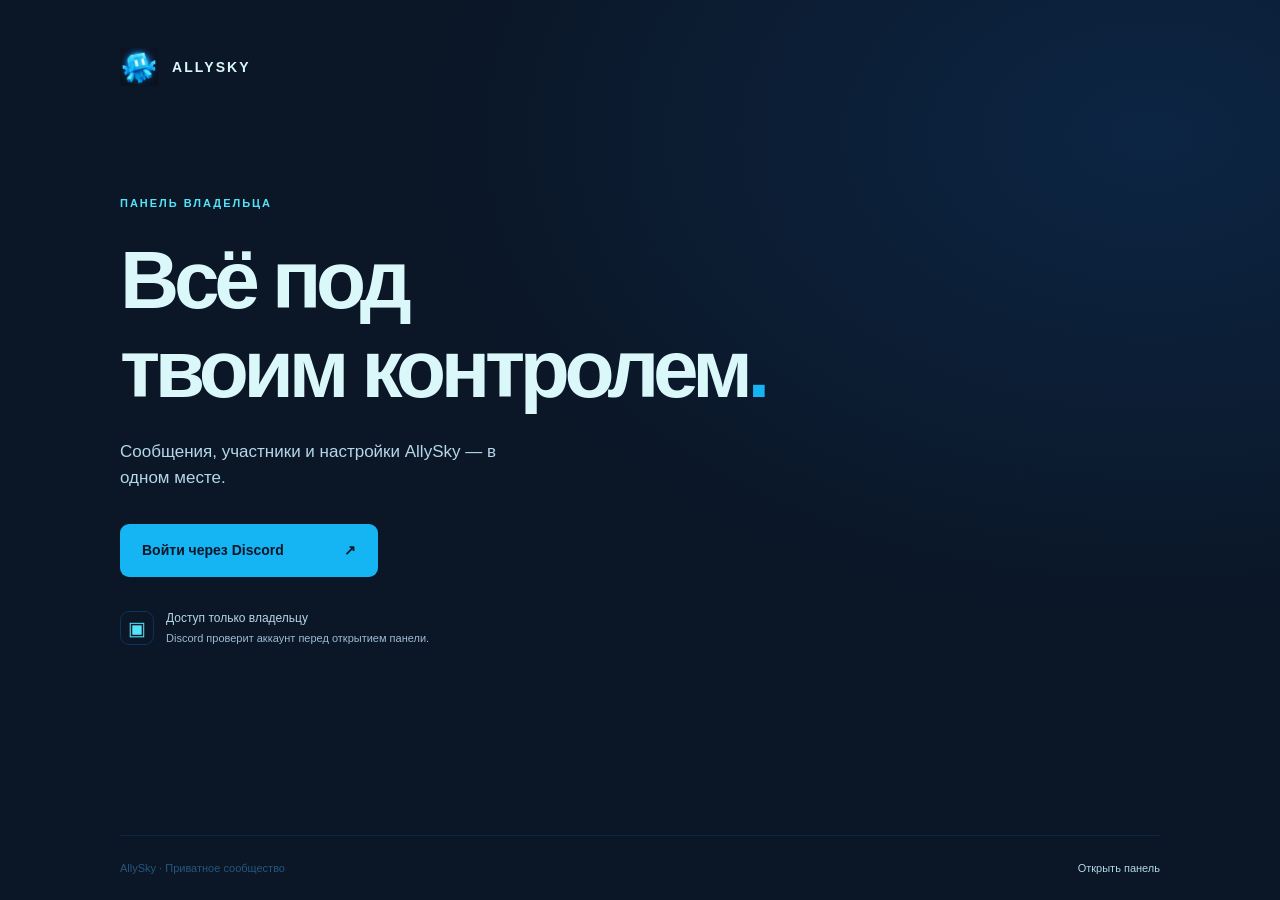
==== index.html @ 33f6efef "Publish AllySky owner dashboard entry" ====
<!doctype html>
<html lang="ru">
  <head>
    <meta charset="utf-8" />
    <meta name="viewport" content="width=device-width,initial-scale=1" />
    <meta name="referrer" content="no-referrer" />
    <meta
      http-equiv="Content-Security-Policy"
      content="default-src 'none'; img-src 'self'; style-src 'self'; base-uri 'none'; form-action 'none'"
    />
    <meta name="description" content="AllySky — вход в панель владельца Discord-сервера." />
    <meta name="robots" content="noindex,nofollow" />
    <link rel="icon" href="heart.png" type="image/png" />
    <link rel="stylesheet" href="style.css" />
    <title>AllySky — вход в панель</title>
  </head>
  <body>
    <main>
      <div class="brand">
        <img src="heart.png" width="38" height="38" alt="" /><span>ALLYSKY</span>
      </div>
      <section>
        <span class="eyebrow">ПАНЕЛЬ ВЛАДЕЛЬЦА</span>
        <h1>Всё под<br />твоим контролем<span>.</span></h1>
        <p>Сообщения, участники и настройки AllySky — в одном месте.</p>
        <a class="button" href="https://5.83.140.108/api/auth/login"
          >Войти через Discord <span aria-hidden="true">↗</span></a
        >
        <div class="access">
          <span class="lock" aria-hidden="true">▣</span>
          <div>
            <strong>Доступ только владельцу</strong
            ><small>Discord проверит аккаунт перед открытием панели.</small>
          </div>
        </div>
      </section>
      <footer>
        <span>AllySky · Приватное сообщество</span
        ><a href="https://5.83.140.108/">Открыть панель</a>
      </footer>
    </main>
  </body>
</html>
---- style.css ----
:root {
  color-scheme: dark;
  font-family: Inter, 'Segoe UI', Arial, sans-serif;
  color: #daf7f9;
  background: #0b1626;
  line-height: 1.5;
}
* {
  box-sizing: border-box;
}
body {
  margin: 0;
  min-height: 100svh;
  background: radial-gradient(ellipse at 90% 15%, #0c2543 0, transparent 46%);
}
main {
  max-width: 1152px;
  min-height: 100svh;
  padding: 48px 56px 24px;
  margin: auto;
  display: flex;
  flex-direction: column;
}
.brand {
  display: flex;
  align-items: center;
  gap: 14px;
  font-size: 14px;
  font-weight: 750;
  letter-spacing: 0.15em;
}
.brand img {
  image-rendering: auto;
}
section {
  flex: 1;
  padding: 104px 0 112px;
  max-width: 720px;
}
.eyebrow {
  font-size: 11px;
  letter-spacing: 0.18em;
  font-weight: 700;
  color: #54e3f9;
}
h1 {
  font-size: clamp(46px, 7vw, 82px);
  letter-spacing: -0.065em;
  line-height: 1.08;
  font-weight: 650;
  margin: 22px 0 26px;
}
h1 span {
  color: #15b4f3;
}
p {
  font-size: 17px;
  max-width: 390px;
  color: #b4d7e9;
  margin: 0 0 34px;
}
.button {
  display: inline-flex;
  gap: 60px;
  align-items: center;
  background: #15b4f3;
  color: #0b1626;
  padding: 16px 22px;
  border-radius: 9px;
  text-decoration: none;
  font-size: 14px;
  font-weight: 750;
  transition:
    background 0.2s,
    transform 0.2s;
}
.button:hover {
  background: #54e3f9;
  transform: translateY(-1px);
}
a:focus-visible {
  outline: 3px solid #daf7f9;
  outline-offset: 5px;
}
.access {
  display: flex;
  align-items: center;
  gap: 12px;
  margin-top: 32px;
  color: #9ebbd3;
}
.lock {
  width: 34px;
  height: 34px;
  border: 1px solid #0c335b;
  border-radius: 9px;
  text-align: center;
  padding-top: 3px;
  font-size: 19px;
  color: #54e3f9;
}
.access strong {
  display: block;
  color: #b4d7e9;
  font-size: 12px;
  font-weight: 500;
}
.access small {
  display: block;
  margin-top: 3px;
  font-size: 11px;
}
footer {
  display: flex;
  gap: 20px;
  justify-content: space-between;
  padding-top: 24px;
  border-top: 1px solid #0c2543;
  color: #24577d;
  font-size: 11px;
}
footer a {
  color: #b4d7e9;
  text-decoration: none;
}
footer a:hover {
  color: #54e3f9;
}
@media (max-width: 600px) {
  main {
    padding: 30px 24px 20px;
  }
  section {
    padding: 90px 0;
  }
  p {
    font-size: 15px;
  }
  .button {
    display: flex;
    justify-content: space-between;
    gap: 16px;
  }
  footer {
    font-size: 10px;
    flex-wrap: wrap;
  }
}
@media (prefers-reduced-motion: reduce) {
  * {
    transition: none !important;
  }
}
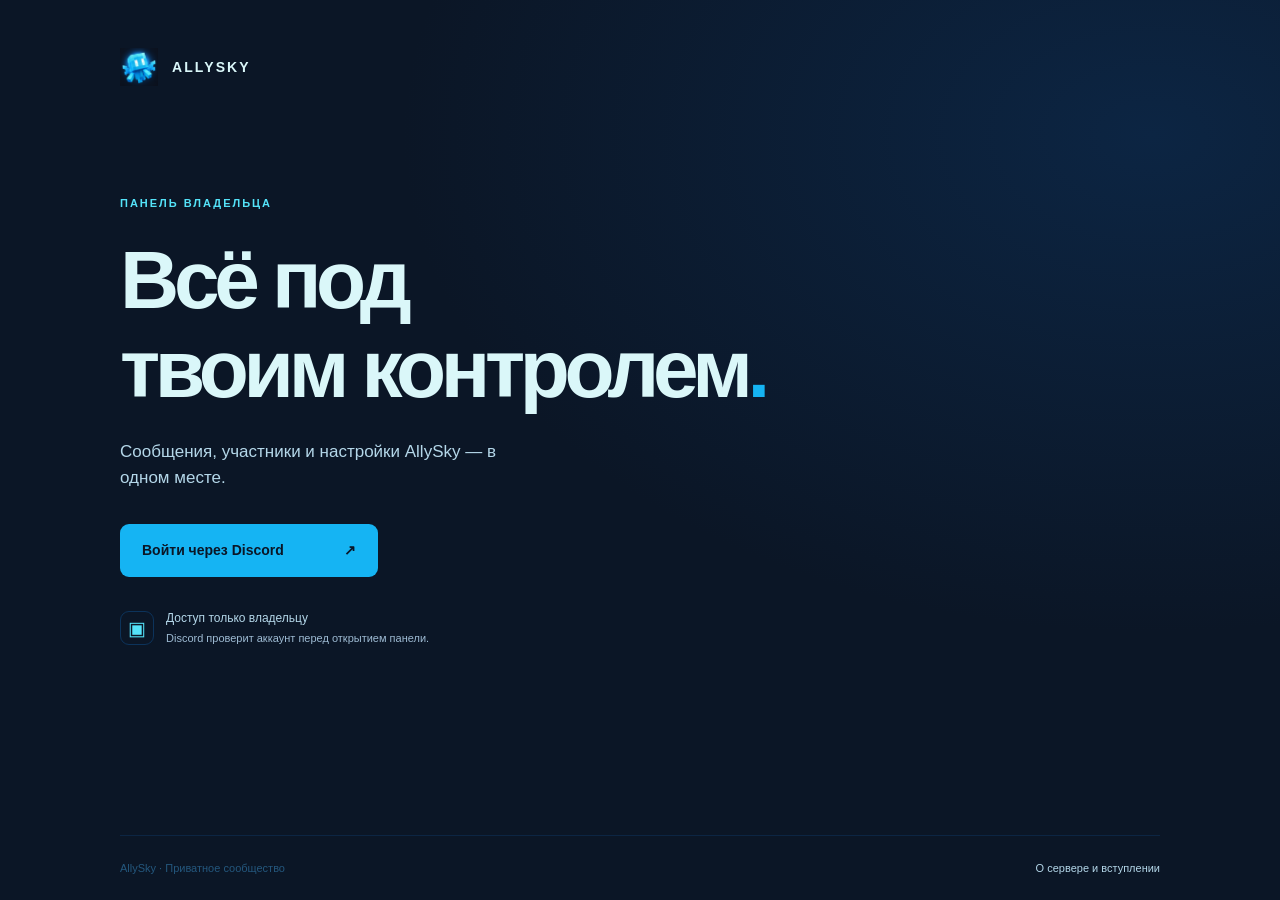
==== commit 8bfd29f8: "Link the public AllySky server guide" ====
--- a/index.html
+++ b/index.html
@@ -36,7 +36,7 @@
       </section>
       <footer>
         <span>AllySky · Приватное сообщество</span
-        ><a href="https://5.83.140.108/">Открыть панель</a>
+        ><a href="https://5.83.140.108/about">О сервере и вступлении</a>
       </footer>
     </main>
   </body>
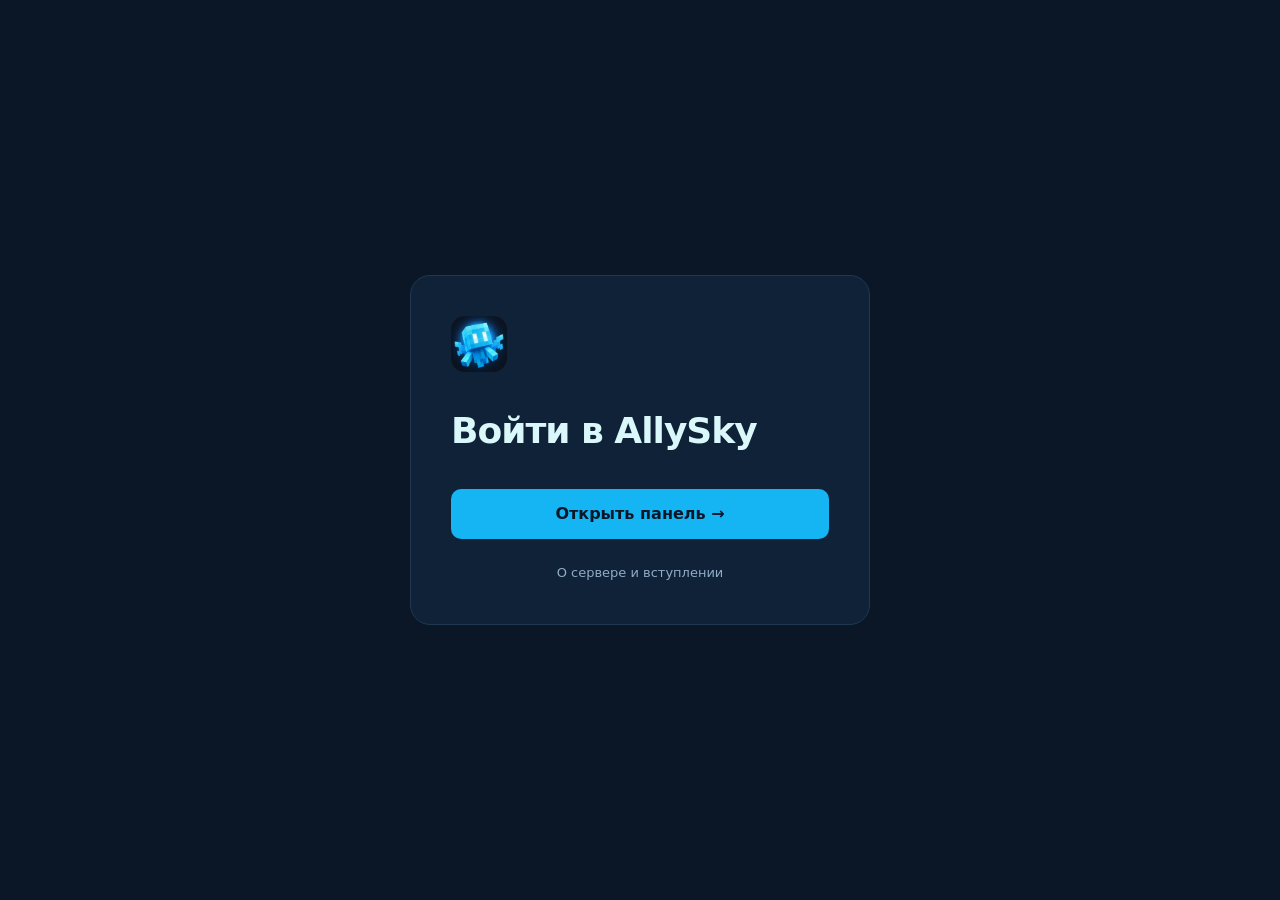
==== commit f92954d0: "Add role-specific AllySky panel entry pages" ====
--- a/index.html
+++ b/index.html
@@ -1,43 +1,2 @@
 <!doctype html>
-<html lang="ru">
-  <head>
-    <meta charset="utf-8" />
-    <meta name="viewport" content="width=device-width,initial-scale=1" />
-    <meta name="referrer" content="no-referrer" />
-    <meta
-      http-equiv="Content-Security-Policy"
-      content="default-src 'none'; img-src 'self'; style-src 'self'; base-uri 'none'; form-action 'none'"
-    />
-    <meta name="description" content="AllySky — вход в панель владельца Discord-сервера." />
-    <meta name="robots" content="noindex,nofollow" />
-    <link rel="icon" href="heart.png" type="image/png" />
-    <link rel="stylesheet" href="style.css" />
-    <title>AllySky — вход в панель</title>
-  </head>
-  <body>
-    <main>
-      <div class="brand">
-        <img src="heart.png" width="38" height="38" alt="" /><span>ALLYSKY</span>
-      </div>
-      <section>
-        <span class="eyebrow">ПАНЕЛЬ ВЛАДЕЛЬЦА</span>
-        <h1>Всё под<br />твоим контролем<span>.</span></h1>
-        <p>Сообщения, участники и настройки AllySky — в одном месте.</p>
-        <a class="button" href="https://5.83.140.108/api/auth/login"
-          >Войти через Discord <span aria-hidden="true">↗</span></a
-        >
-        <div class="access">
-          <span class="lock" aria-hidden="true">▣</span>
-          <div>
-            <strong>Доступ только владельцу</strong
-            ><small>Discord проверит аккаунт перед открытием панели.</small>
-          </div>
-        </div>
-      </section>
-      <footer>
-        <span>AllySky · Приватное сообщество</span
-        ><a href="https://5.83.140.108/about">О сервере и вступлении</a>
-      </footer>
-    </main>
-  </body>
-</html>
+<html lang="ru"><head><meta charset="utf-8"><meta name="viewport" content="width=device-width,initial-scale=1"><meta name="referrer" content="no-referrer"><meta name="robots" content="noindex,nofollow"><meta http-equiv="Content-Security-Policy" content="default-src 'none'; img-src 'self'; style-src 'self'; base-uri 'none'; form-action 'none'"><title>AllySky — вход</title><link rel="icon" href="./heart.png"><link rel="stylesheet" href="./style.css"></head><body><main><img src="./heart.png" alt="AllySky"><h1>Войти в AllySky</h1><a href="https://5.83.140.108/owner">Открыть панель →</a><footer><a class="about" href="https://5.83.140.108/about">О сервере и вступлении</a></footer></main></body></html>
--- a/style.css
+++ b/style.css
@@ -1,153 +1 @@
-:root {
-  color-scheme: dark;
-  font-family: Inter, 'Segoe UI', Arial, sans-serif;
-  color: #daf7f9;
-  background: #0b1626;
-  line-height: 1.5;
-}
-* {
-  box-sizing: border-box;
-}
-body {
-  margin: 0;
-  min-height: 100svh;
-  background: radial-gradient(ellipse at 90% 15%, #0c2543 0, transparent 46%);
-}
-main {
-  max-width: 1152px;
-  min-height: 100svh;
-  padding: 48px 56px 24px;
-  margin: auto;
-  display: flex;
-  flex-direction: column;
-}
-.brand {
-  display: flex;
-  align-items: center;
-  gap: 14px;
-  font-size: 14px;
-  font-weight: 750;
-  letter-spacing: 0.15em;
-}
-.brand img {
-  image-rendering: auto;
-}
-section {
-  flex: 1;
-  padding: 104px 0 112px;
-  max-width: 720px;
-}
-.eyebrow {
-  font-size: 11px;
-  letter-spacing: 0.18em;
-  font-weight: 700;
-  color: #54e3f9;
-}
-h1 {
-  font-size: clamp(46px, 7vw, 82px);
-  letter-spacing: -0.065em;
-  line-height: 1.08;
-  font-weight: 650;
-  margin: 22px 0 26px;
-}
-h1 span {
-  color: #15b4f3;
-}
-p {
-  font-size: 17px;
-  max-width: 390px;
-  color: #b4d7e9;
-  margin: 0 0 34px;
-}
-.button {
-  display: inline-flex;
-  gap: 60px;
-  align-items: center;
-  background: #15b4f3;
-  color: #0b1626;
-  padding: 16px 22px;
-  border-radius: 9px;
-  text-decoration: none;
-  font-size: 14px;
-  font-weight: 750;
-  transition:
-    background 0.2s,
-    transform 0.2s;
-}
-.button:hover {
-  background: #54e3f9;
-  transform: translateY(-1px);
-}
-a:focus-visible {
-  outline: 3px solid #daf7f9;
-  outline-offset: 5px;
-}
-.access {
-  display: flex;
-  align-items: center;
-  gap: 12px;
-  margin-top: 32px;
-  color: #9ebbd3;
-}
-.lock {
-  width: 34px;
-  height: 34px;
-  border: 1px solid #0c335b;
-  border-radius: 9px;
-  text-align: center;
-  padding-top: 3px;
-  font-size: 19px;
-  color: #54e3f9;
-}
-.access strong {
-  display: block;
-  color: #b4d7e9;
-  font-size: 12px;
-  font-weight: 500;
-}
-.access small {
-  display: block;
-  margin-top: 3px;
-  font-size: 11px;
-}
-footer {
-  display: flex;
-  gap: 20px;
-  justify-content: space-between;
-  padding-top: 24px;
-  border-top: 1px solid #0c2543;
-  color: #24577d;
-  font-size: 11px;
-}
-footer a {
-  color: #b4d7e9;
-  text-decoration: none;
-}
-footer a:hover {
-  color: #54e3f9;
-}
-@media (max-width: 600px) {
-  main {
-    padding: 30px 24px 20px;
-  }
-  section {
-    padding: 90px 0;
-  }
-  p {
-    font-size: 15px;
-  }
-  .button {
-    display: flex;
-    justify-content: space-between;
-    gap: 16px;
-  }
-  footer {
-    font-size: 10px;
-    flex-wrap: wrap;
-  }
-}
-@media (prefers-reduced-motion: reduce) {
-  * {
-    transition: none !important;
-  }
-}
+*{box-sizing:border-box}body{margin:0;min-height:100dvh;display:grid;place-items:center;background:#0B1626;color:#DAF7F9;font:16px/1.6 system-ui,sans-serif;padding:24px}main{width:min(460px,100%);padding:40px;border:1px solid #203950;border-radius:20px;background:#102238;animation:in .5s ease both}img{width:56px;height:56px;border-radius:14px}h1{margin:22px 0 30px;font-size:36px;letter-spacing:-1px}a{display:flex;align-items:center;justify-content:center;min-height:48px;padding:12px 20px;border-radius:10px;background:#15B4F3;color:#0B1626;text-decoration:none;font-weight:650;transition:transform .2s,background .2s}a:hover{transform:translateY(-2px);background:#54E3F9}a:focus-visible{outline:3px solid #54E3F9;outline-offset:5px}@keyframes in{from{opacity:0;transform:translateY(12px)}to{opacity:1;transform:none}}@media(prefers-reduced-motion:reduce){*{animation:none!important;transition:none!important}}footer{margin-top:24px}a.about{min-height:0;padding:0;background:transparent;color:#90ACC6;font-size:13px;font-weight:400}
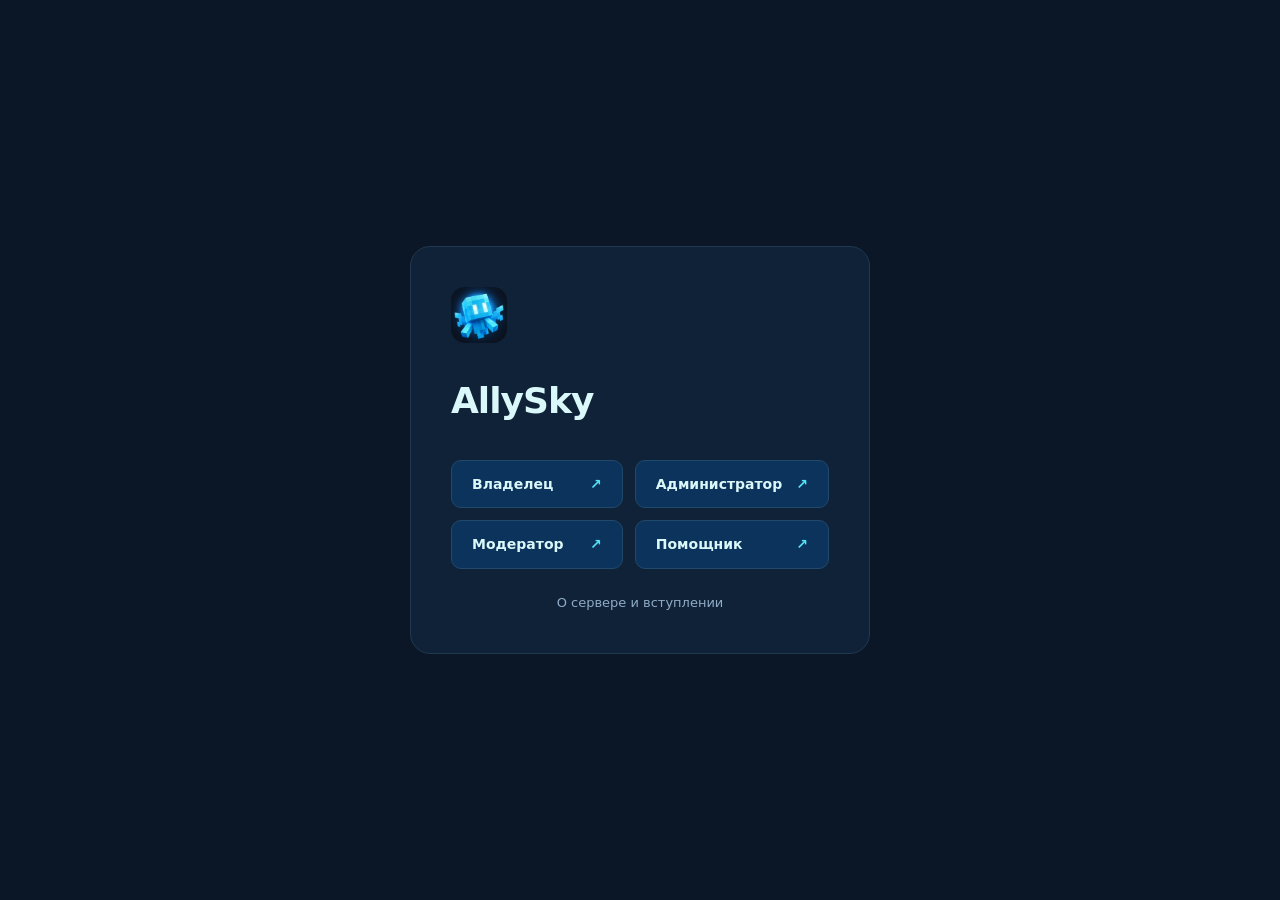
==== commit 6f94d337: "Publish AllySky role entries with direct dashboard opening" ====
--- a/index.html
+++ b/index.html
@@ -1,2 +1,30 @@
 <!doctype html>
-<html lang="ru"><head><meta charset="utf-8"><meta name="viewport" content="width=device-width,initial-scale=1"><meta name="referrer" content="no-referrer"><meta name="robots" content="noindex,nofollow"><meta http-equiv="Content-Security-Policy" content="default-src 'none'; img-src 'self'; style-src 'self'; base-uri 'none'; form-action 'none'"><title>AllySky — вход</title><link rel="icon" href="./heart.png"><link rel="stylesheet" href="./style.css"></head><body><main><img src="./heart.png" alt="AllySky"><h1>Войти в AllySky</h1><a href="https://5.83.140.108/owner">Открыть панель →</a><footer><a class="about" href="https://5.83.140.108/about">О сервере и вступлении</a></footer></main></body></html>+<html lang="ru">
+  <head>
+    <meta charset="utf-8" />
+    <meta name="viewport" content="width=device-width,initial-scale=1" />
+    <meta name="referrer" content="no-referrer" />
+    <meta name="robots" content="noindex,nofollow" />
+    <meta
+      http-equiv="Content-Security-Policy"
+      content="default-src 'none'; img-src 'self'; style-src 'self'; base-uri 'none'; form-action 'none'"
+    />
+
+    <title>AllySky — Панель управления</title>
+    <link rel="icon" href="./heart.png" />
+    <link rel="stylesheet" href="./style.css" />
+  </head>
+  <body>
+    <main>
+      <img src="./heart.png" alt="AllySky" width="56" height="56" />
+      <h1>AllySky</h1>
+      <nav class="role-grid" aria-label="Рабочие панели">
+        <a href="./owner/">Владелец<span aria-hidden="true">↗</span></a>
+        <a href="./admin/">Администратор<span aria-hidden="true">↗</span></a>
+        <a href="./moderator/">Модератор<span aria-hidden="true">↗</span></a>
+        <a href="./helper/">Помощник<span aria-hidden="true">↗</span></a>
+      </nav>
+      <footer><a class="about" href="https://5.83.140.108/about">О сервере и вступлении</a></footer>
+    </main>
+  </body>
+</html>
--- a/style.css
+++ b/style.css
@@ -1 +1,117 @@
-*{box-sizing:border-box}body{margin:0;min-height:100dvh;display:grid;place-items:center;background:#0B1626;color:#DAF7F9;font:16px/1.6 system-ui,sans-serif;padding:24px}main{width:min(460px,100%);padding:40px;border:1px solid #203950;border-radius:20px;background:#102238;animation:in .5s ease both}img{width:56px;height:56px;border-radius:14px}h1{margin:22px 0 30px;font-size:36px;letter-spacing:-1px}a{display:flex;align-items:center;justify-content:center;min-height:48px;padding:12px 20px;border-radius:10px;background:#15B4F3;color:#0B1626;text-decoration:none;font-weight:650;transition:transform .2s,background .2s}a:hover{transform:translateY(-2px);background:#54E3F9}a:focus-visible{outline:3px solid #54E3F9;outline-offset:5px}@keyframes in{from{opacity:0;transform:translateY(12px)}to{opacity:1;transform:none}}@media(prefers-reduced-motion:reduce){*{animation:none!important;transition:none!important}}footer{margin-top:24px}a.about{min-height:0;padding:0;background:transparent;color:#90ACC6;font-size:13px;font-weight:400}+* {
+  box-sizing: border-box;
+}
+body {
+  margin: 0;
+  min-height: 100dvh;
+  display: grid;
+  place-items: center;
+  background: #0b1626;
+  color: #daf7f9;
+  font:
+    16px/1.6 system-ui,
+    sans-serif;
+  padding: 24px;
+}
+main {
+  width: min(460px, 100%);
+  padding: 40px;
+  border: 1px solid #203950;
+  border-radius: 20px;
+  background: #102238;
+  animation: in 0.5s ease both;
+}
+img {
+  width: 56px;
+  height: 56px;
+  border-radius: 14px;
+}
+h1 {
+  margin: 22px 0 30px;
+  font-size: 36px;
+  letter-spacing: -1px;
+}
+a {
+  display: flex;
+  align-items: center;
+  justify-content: center;
+  min-height: 48px;
+  padding: 12px 20px;
+  border-radius: 10px;
+  background: #15b4f3;
+  color: #0b1626;
+  text-decoration: none;
+  font-weight: 650;
+  transition:
+    transform 0.2s,
+    background 0.2s;
+}
+a:hover {
+  transform: translateY(-2px);
+  background: #54e3f9;
+}
+a:focus-visible {
+  outline: 3px solid #54e3f9;
+  outline-offset: 5px;
+}
+@keyframes in {
+  from {
+    opacity: 0;
+    transform: translateY(12px);
+  }
+  to {
+    opacity: 1;
+    transform: none;
+  }
+}
+@media (prefers-reduced-motion: reduce) {
+  * {
+    animation: none !important;
+    transition: none !important;
+  }
+}
+footer {
+  margin-top: 24px;
+}
+a.about {
+  min-height: 0;
+  padding: 0;
+  background: transparent;
+  color: #90acc6;
+  font-size: 13px;
+  font-weight: 400;
+}
+.role-grid {
+  display: grid;
+  grid-template-columns: 1fr 1fr;
+  gap: 12px;
+}
+.role-grid a {
+  justify-content: space-between;
+  gap: 14px;
+  background: #0c335b;
+  color: #daf7f9;
+  border: 1px solid #20496b;
+  font-size: 14px;
+}
+.role-grid a:hover {
+  border-color: #15b4f3;
+  background: #10436e;
+}
+.role-grid a span {
+  color: #54e3f9;
+}
+@media (max-width: 480px) {
+  body {
+    padding: 16px;
+  }
+  main {
+    padding: 28px 22px;
+  }
+  .role-grid {
+    grid-template-columns: 1fr;
+  }
+  h1 {
+    font-size: 32px;
+  }
+}
